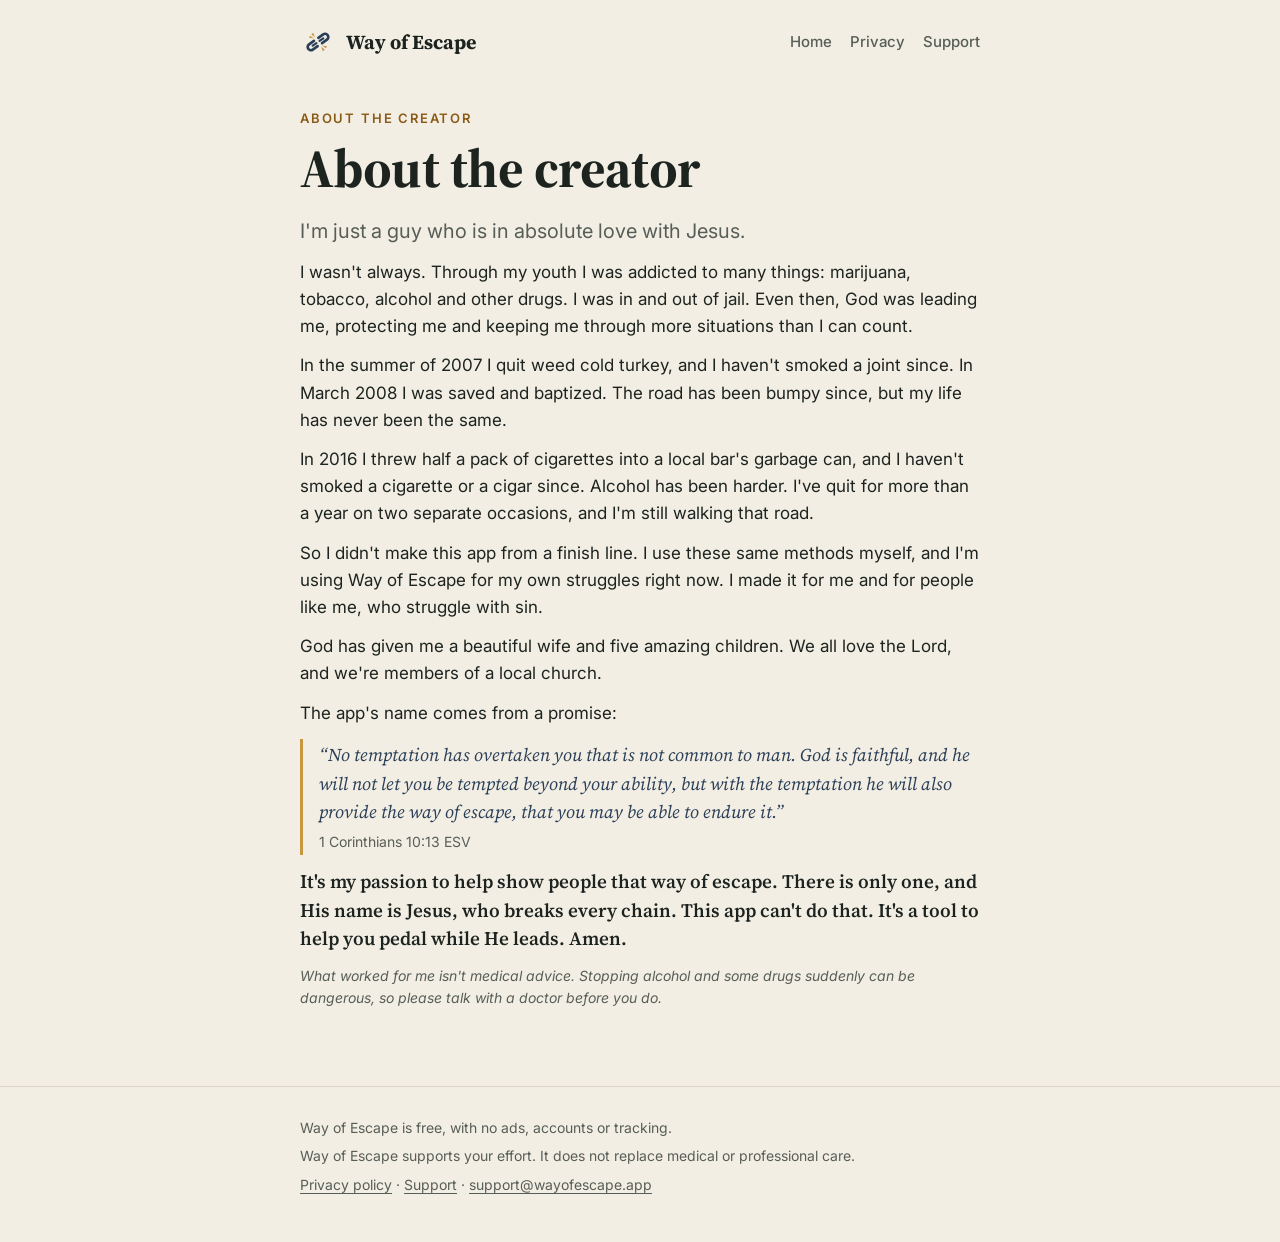
==== about/index.html @ 312832b6 "Add the About the creator page and link it from the home page Co-Authored-By: Claude Opus 5.5 <norep" ====
<!doctype html>
<html lang="en">
<head>
<meta charset="utf-8">
<meta name="viewport" content="width=device-width, initial-scale=1">
<title>About the creator · Way of Escape</title>
<meta name="description" content="Why Way of Escape exists, in its creator's words.">
<link rel="icon" type="image/png" href="../assets/favicon.png">
<link rel="apple-touch-icon" href="../assets/apple-touch-icon.png">
<link rel="preconnect" href="https://fonts.googleapis.com">
<link rel="preconnect" href="https://fonts.gstatic.com" crossorigin>
<link href="https://fonts.googleapis.com/css2?family=Inter:wght@400;500;600&family=Source+Serif+4:opsz,wght@8..60,400;8..60,700&display=swap" rel="stylesheet">
<link rel="stylesheet" href="../assets/site.css">
</head>
<body>
<header class="site">
  <div class="wrap">
    <a class="brand" href="../"><img class="mark-dark" src="../assets/mark.svg" alt=""><img class="mark-light" src="../assets/mark-light.svg" alt="">Way of Escape</a>
    <nav class="site" aria-label="Site"><a href="../">Home</a><a href="../privacy/">Privacy</a><a href="../support/">Support</a></nav>
  </div>
</header>
<main>
  <div class="wrap">

    <p class="eyebrow">About the creator</p>
    <h1>About the creator</h1>
    <p class="lead">I&#x27;m just a guy who is in absolute love with Jesus.</p>
    <p>I wasn&#x27;t always. Through my youth I was addicted to many things: marijuana, tobacco, alcohol and other drugs. I was in and out of jail. Even then, God was leading me, protecting me and keeping me through more situations than I can count.</p>
    <p>In the summer of 2007 I quit weed cold turkey, and I haven&#x27;t smoked a joint since. In March 2008 I was saved and baptized. The road has been bumpy since, but my life has never been the same.</p>
    <p>In 2016 I threw half a pack of cigarettes into a local bar&#x27;s garbage can, and I haven&#x27;t smoked a cigarette or a cigar since. Alcohol has been harder. I&#x27;ve quit for more than a year on two separate occasions, and I&#x27;m still walking that road.</p>
    <p>So I didn&#x27;t make this app from a finish line. I use these same methods myself, and I&#x27;m using Way of Escape for my own struggles right now. I made it for me and for people like me, who struggle with sin.</p>
    <p>God has given me a beautiful wife and five amazing children. We all love the Lord, and we&#x27;re members of a local church.</p>
    <p>The app&#x27;s name comes from a promise:</p>
    <blockquote class="verse"><p>“No temptation has overtaken you that is not common to man. God is faithful, and he will not let you be tempted beyond your ability, but with the temptation he will also provide the way of escape, that you may be able to endure it.”</p><cite>1 Corinthians 10:13 ESV</cite></blockquote>
    <p class="closing">It&#x27;s my passion to help show people that way of escape. There is only one, and His name is Jesus, who breaks every chain. This app can&#x27;t do that. It&#x27;s a tool to help you pedal while He leads. Amen.</p>
    <p class="muted small"><em>What worked for me isn&#x27;t medical advice. Stopping alcohol and some drugs suddenly can be dangerous, so please talk with a doctor before you do.</em></p>

  </div>
</main>
<footer class="site">
  <div class="wrap">
    <p>Way of Escape is free, with no ads, accounts or tracking.</p>
    <p>Way of Escape supports your effort. It does not replace medical or professional care.</p>
    <p><a href="../privacy/">Privacy policy</a> · <a href="../support/">Support</a> · <a href="mailto:support@wayofescape.app">support@wayofescape.app</a></p>
  </div>
</footer>
</body>
</html>
---- assets/site.css ----
:root {
  --ground: #F3EEE4;
  --surface: #FBF8F1;
  --ink: #1D241F;
  --muted: #575E57;
  --navy: #2B4058;
  --navy-text: #2B4058;
  --on-navy: #FBF8F1;
  --brass: #C9973F;
  --brass-text: #8A5A17;
  --line: #DDD5C6;
  --serif: "Source Serif 4", Georgia, "Times New Roman", serif;
  --sans: "Inter", -apple-system, BlinkMacSystemFont, "Segoe UI", sans-serif;
  color-scheme: light dark;
}

@media (prefers-color-scheme: dark) {
  :root {
    --ground: #14181E;
    --surface: #1D232B;
    --ink: #F1ECE2;
    --muted: #A7AEB8;
    --navy: #3E5878;
    --navy-text: #A9BFD9;
    --brass-text: #D9B26A;
    --line: #323A45;
  }
  .mark-light { display: inline-block; }
  .mark-dark { display: none; }
}

@media (prefers-color-scheme: light) {
  .mark-light { display: none; }
}

* { box-sizing: border-box; }

html { -webkit-text-size-adjust: 100%; }

body {
  margin: 0;
  background: var(--ground);
  color: var(--ink);
  font-family: var(--sans);
  font-size: 17px;
  line-height: 1.6;
}

a { color: var(--navy-text); text-underline-offset: 3px; }
a:hover { color: var(--brass-text); }

.wrap {
  max-width: 720px;
  margin: 0 auto;
  padding: 0 20px;
}

header.site {
  padding: 24px 0;
}

header.site .wrap {
  display: flex;
  align-items: center;
  justify-content: space-between;
  gap: 16px;
  flex-wrap: wrap;
}

.brand {
  display: flex;
  align-items: center;
  gap: 10px;
  color: var(--ink);
  text-decoration: none;
  font-family: var(--serif);
  font-weight: 700;
  font-size: 20px;
}

.brand img { width: 36px; height: 36px; }

nav.site a {
  color: var(--muted);
  text-decoration: none;
  font-weight: 500;
  font-size: 15px;
  margin-left: 18px;
}

nav.site a:first-child { margin-left: 0; }
nav.site a:hover, nav.site a[aria-current="page"] { color: var(--ink); }

main { padding: 24px 0 64px; }

.eyebrow {
  color: var(--brass-text);
  font-size: 13px;
  font-weight: 600;
  letter-spacing: 0.14em;
  text-transform: uppercase;
  margin: 0 0 8px;
}

h1, h2, h3 {
  font-family: var(--serif);
  font-weight: 700;
  line-height: 1.15;
  margin: 0;
}

h1 { font-size: clamp(36px, 8vw, 54px); letter-spacing: -0.01em; }
h2 { font-size: 26px; margin-top: 40px; margin-bottom: 8px; }
h3 { font-size: 19px; margin-top: 24px; margin-bottom: 4px; }

p { margin: 12px 0; }

.lead {
  font-size: 20px;
  color: var(--muted);
  margin-top: 16px;
}

.hero { padding: 32px 0 8px; }

.lockup { display: flex; align-items: center; gap: 16px; }
.lockup-mark { width: clamp(60px, 14vw, 84px); height: clamp(60px, 14vw, 84px); flex: none; }

.promises {
  display: grid;
  gap: 12px;
  margin: 32px 0;
  padding: 0;
  list-style: none;
}

.card {
  background: var(--surface);
  border: 1px solid var(--line);
  border-radius: 18px;
  padding: 20px 22px;
}

.card h3 { margin-top: 0; }
.card p { margin: 4px 0 0; color: var(--muted); }

.notice {
  background: var(--navy);
  color: var(--on-navy);
  border-radius: 18px;
  padding: 22px;
  margin: 32px 0;
}

.notice a { color: var(--on-navy); }
.notice h3 { margin-top: 0; }

.button {
  display: inline-block;
  background: var(--navy);
  color: var(--on-navy);
  text-decoration: none;
  font-weight: 600;
  padding: 14px 22px;
  border-radius: 14px;
  min-height: 44px;
}

.button:hover { color: var(--on-navy); opacity: 0.9; }

.updated { color: var(--muted); font-size: 15px; }

ul.plain { padding-left: 20px; }
ul.plain li { margin: 6px 0; }

details {
  background: var(--surface);
  border: 1px solid var(--line);
  border-radius: 14px;
  padding: 0 18px;
  margin: 10px 0;
}

summary {
  cursor: pointer;
  font-weight: 600;
  padding: 16px 0;
  min-height: 44px;
}

details[open] summary { border-bottom: 1px solid var(--line); margin-bottom: 4px; }
details p:last-child { margin-bottom: 16px; }

footer.site {
  border-top: 1px solid var(--line);
  padding: 24px 0 40px;
  color: var(--muted);
  font-size: 14px;
}

footer.site a { color: var(--muted); }
footer.site p { margin: 6px 0; }

.link-card {
  display: block;
  text-decoration: none;
  color: var(--ink);
  margin: 0 0 32px;
}
.link-card h3 { color: var(--ink); }
.link-card h3::after { content: " \203A"; color: var(--brass-text); }
.link-card:hover { border-color: var(--brass); color: var(--ink); }

.faith-section h2 { margin-top: 36px; }
.verse {
  margin: 12px 0;
  padding: 2px 0 2px 16px;
  border-left: 3px solid var(--brass);
  font-family: var(--serif);
  font-style: italic;
  color: var(--navy-text);
}
.verse p { margin: 0; font-size: 18px; }
.verse cite { display: block; margin-top: 4px; font-style: normal; font-family: var(--sans); font-size: 14px; color: var(--muted); }
.notice.prayer .eyebrow { color: var(--brass); }
.prayer-text { font-family: var(--serif); font-size: 21px; line-height: 1.5; margin: 0; }
.muted { color: var(--muted); }
.small { font-size: 14px; }
.hero-eyebrow { margin: 18px 0 0; }
.closing { font-family: var(--serif); font-weight: 600; font-size: 19px; line-height: 1.5; }
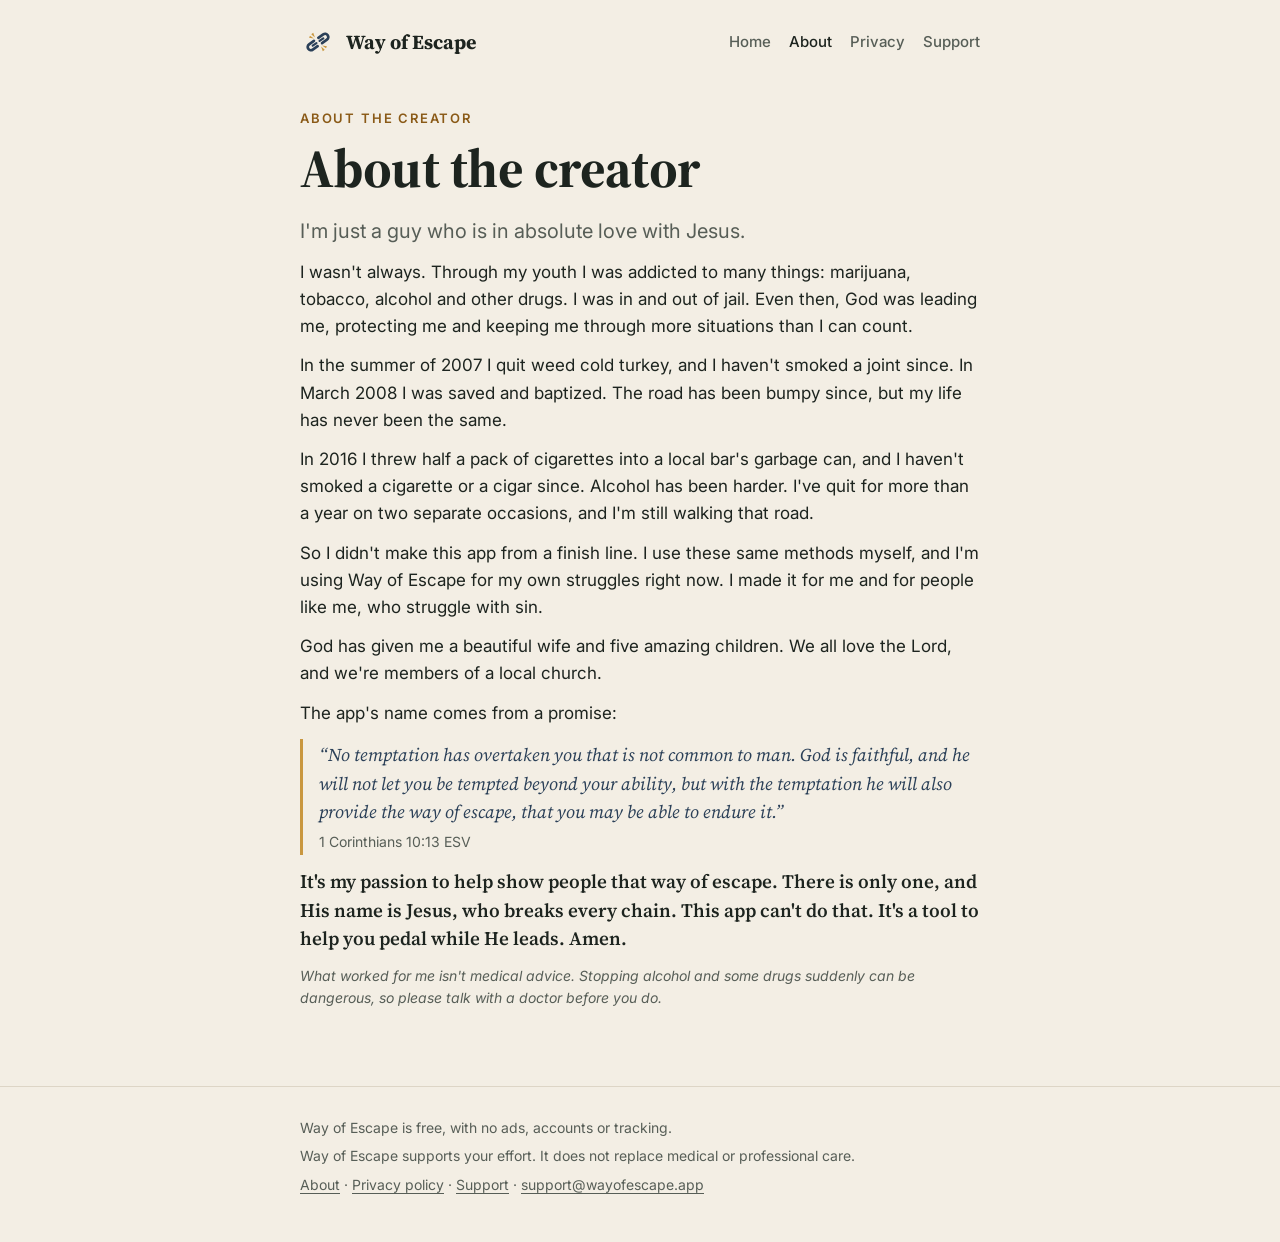
==== commit 332e7918: "Add About to the header and footer, and fix the 404 page's links Co-Authored-By: Claude Opus 5.5 <no" ====
--- a/about/index.html
+++ b/about/index.html
@@ -16,7 +16,7 @@
 <header class="site">
   <div class="wrap">
     <a class="brand" href="../"><img class="mark-dark" src="../assets/mark.svg" alt=""><img class="mark-light" src="../assets/mark-light.svg" alt="">Way of Escape</a>
-    <nav class="site" aria-label="Site"><a href="../">Home</a><a href="../privacy/">Privacy</a><a href="../support/">Support</a></nav>
+    <nav class="site" aria-label="Site"><a href="../">Home</a><a href="../about/" aria-current="page">About</a><a href="../privacy/">Privacy</a><a href="../support/">Support</a></nav>
   </div>
 </header>
 <main>
@@ -41,7 +41,7 @@
   <div class="wrap">
     <p>Way of Escape is free, with no ads, accounts or tracking.</p>
     <p>Way of Escape supports your effort. It does not replace medical or professional care.</p>
-    <p><a href="../privacy/">Privacy policy</a> · <a href="../support/">Support</a> · <a href="mailto:support@wayofescape.app">support@wayofescape.app</a></p>
+    <p><a href="../about/">About</a> · <a href="../privacy/">Privacy policy</a> · <a href="../support/">Support</a> · <a href="mailto:support@wayofescape.app">support@wayofescape.app</a></p>
   </div>
 </footer>
 </body>
